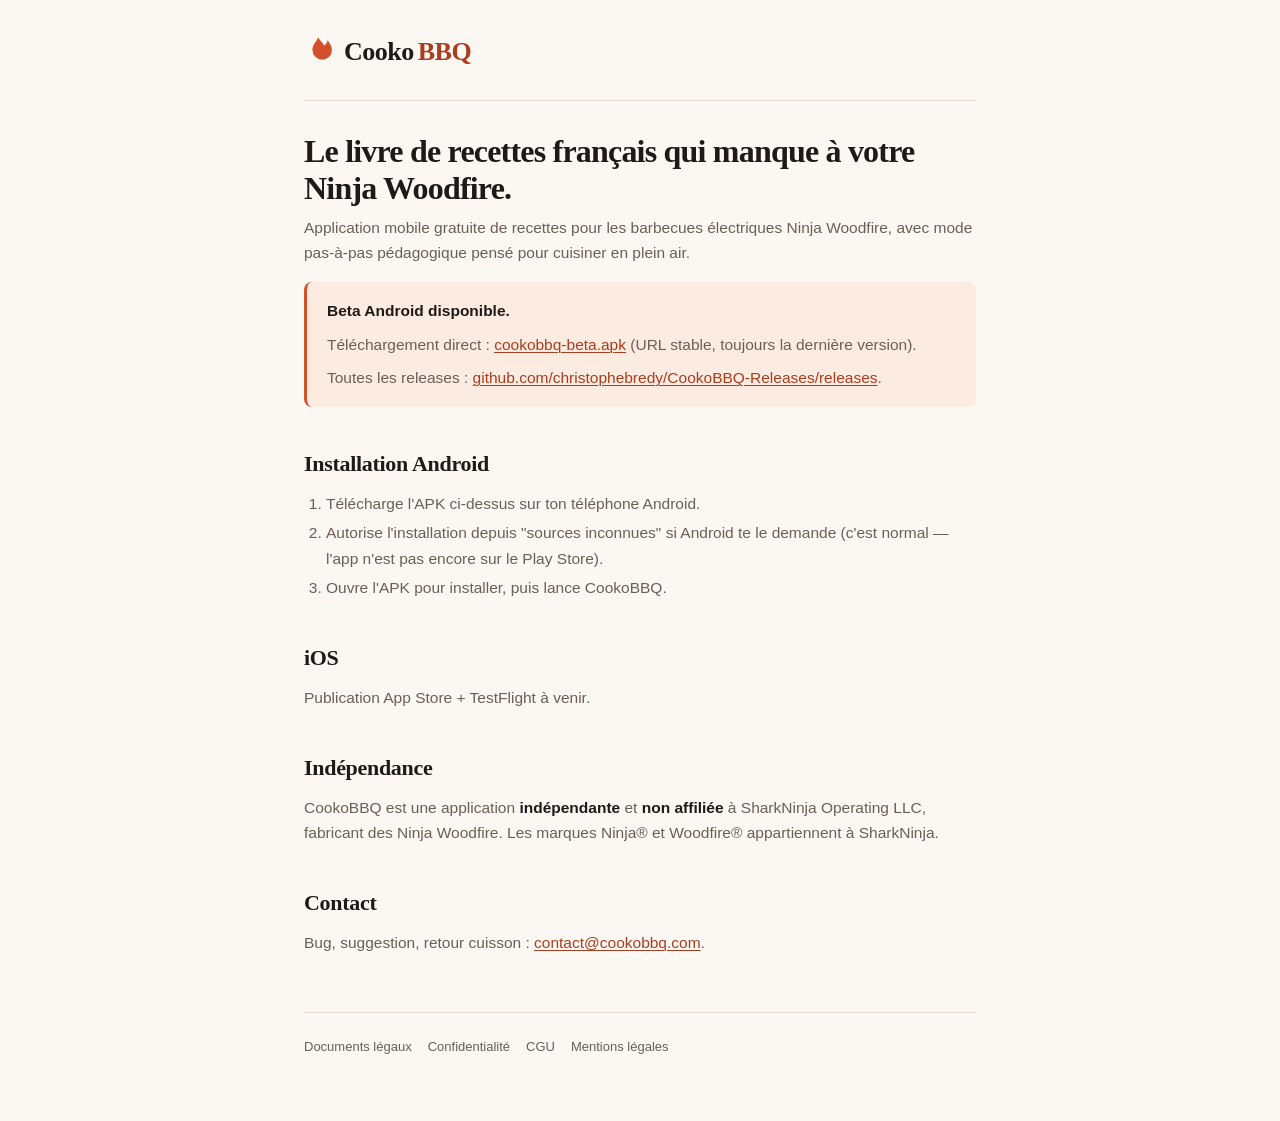
==== index.html @ 06308d63 "Ajout pages publiques : landing + 3 docs légaux (mentions, privacy, CGU) Setup GitHub Pages — distri" ====
<!DOCTYPE html>
<html lang="fr">
<head>
  <meta charset="UTF-8" />
  <meta name="viewport" content="width=device-width, initial-scale=1.0" />
  <meta name="robots" content="index, follow" />
  <title>CookoBBQ — distribution beta Android</title>
  <link rel="stylesheet" href="./style.css" />
</head>
<body>
  <div class="container">
    <header class="brand">
      <span class="brand-flame" aria-hidden="true"></span>
      <span class="brand-name">Cooko<span class="bbq">BBQ</span></span>
    </header>

    <h1>Le livre de recettes français qui manque à votre Ninja Woodfire.</h1>
    <p>
      Application mobile gratuite de recettes pour les barbecues
      électriques Ninja Woodfire, avec mode pas-à-pas pédagogique
      pensé pour cuisiner en plein air.
    </p>

    <div class="summary">
      <p><strong>Beta Android disponible.</strong></p>
      <p>
        Téléchargement direct :
        <a href="https://github.com/christophebredy/CookoBBQ-Releases/releases/latest/download/cookobbq-beta.apk">cookobbq-beta.apk</a>
        (URL stable, toujours la dernière version).
      </p>
      <p>
        Toutes les releases :
        <a href="https://github.com/christophebredy/CookoBBQ-Releases/releases">github.com/christophebredy/CookoBBQ-Releases/releases</a>.
      </p>
    </div>

    <h2>Installation Android</h2>
    <ol>
      <li>Télécharge l'APK ci-dessus sur ton téléphone Android.</li>
      <li>Autorise l'installation depuis "sources inconnues" si Android te le demande (c'est normal — l'app n'est pas encore sur le Play Store).</li>
      <li>Ouvre l'APK pour installer, puis lance CookoBBQ.</li>
    </ol>

    <h2>iOS</h2>
    <p>Publication App Store + TestFlight à venir.</p>

    <h2>Indépendance</h2>
    <p>
      CookoBBQ est une application <strong>indépendante</strong> et
      <strong>non affiliée</strong> à SharkNinja Operating LLC,
      fabricant des Ninja Woodfire. Les marques Ninja® et Woodfire®
      appartiennent à SharkNinja.
    </p>

    <h2>Contact</h2>
    <p>
      Bug, suggestion, retour cuisson :
      <a href="mailto:contact@cookobbq.com">contact@cookobbq.com</a>.
    </p>

    <div class="footer">
      <a href="./legal/">Documents légaux</a>
      <a href="./legal/privacy.html">Confidentialité</a>
      <a href="./legal/terms.html">CGU</a>
      <a href="./legal/mentions.html">Mentions légales</a>
    </div>
  </div>
</body>
</html>
---- style.css ----
/* CookoBBQ — style partagé pour les pages publiques (legal, landing). */

:root {
  --paper: #FBF7F2;
  --paper-2: #F2EBE1;
  --paper-3: #E6DDD0;
  --ink: #1F1A17;
  --ink-soft: #6B5F55;
  --ink-faint: #A89B8E;
  --braise: #D2502A;
  --braise-deep: #A93D1F;
  --braise-tint: #FCEBE0;
  --highlight: #F5D45B;
  --highlight-deep: #C99B17;
  --line: #DDD1C0;
  --warning: #D9A441;
}

* { box-sizing: border-box; }

html, body {
  margin: 0;
  padding: 0;
  background: var(--paper);
  color: var(--ink);
  font-family: -apple-system, BlinkMacSystemFont, "Segoe UI", Roboto, "Helvetica Neue", Arial, sans-serif;
  font-size: 16px;
  line-height: 1.55;
  -webkit-font-smoothing: antialiased;
  -moz-osx-font-smoothing: grayscale;
}

.container {
  max-width: 720px;
  margin: 0 auto;
  padding: 32px 24px 64px;
}

/* Header brand */
.brand {
  display: flex;
  align-items: center;
  gap: 12px;
  padding-bottom: 28px;
  border-bottom: 1px solid var(--paper-3);
  margin-bottom: 32px;
}

.brand-flame {
  display: inline-block;
  width: 28px;
  height: 32px;
  background: var(--braise);
  mask: url("data:image/svg+xml,%3Csvg xmlns='http://www.w3.org/2000/svg' viewBox='0 0 40 46'%3E%3Cpath d='M20 2c-2 6-8 10-8 18a14 14 0 0028 0c0-6-4-10-6-14-1 4-3 6-5 8-2-4-5-7-9-12z'/%3E%3C/svg%3E") center/contain no-repeat;
  -webkit-mask: url("data:image/svg+xml,%3Csvg xmlns='http://www.w3.org/2000/svg' viewBox='0 0 40 46'%3E%3Cpath d='M20 2c-2 6-8 10-8 18a14 14 0 0028 0c0-6-4-10-6-14-1 4-3 6-5 8-2-4-5-7-9-12z'/%3E%3C/svg%3E") center/contain no-repeat;
}

.brand-name {
  font-family: "Georgia", serif;
  font-size: 26px;
  font-weight: 600;
  letter-spacing: -0.5px;
  color: var(--ink);
}

.brand-name .bbq {
  color: var(--braise-deep);
  margin-left: 4px;
}

/* Headings */
h1 {
  font-family: "Georgia", serif;
  font-weight: 700;
  font-size: 32px;
  line-height: 1.15;
  letter-spacing: -0.8px;
  margin: 0 0 8px;
  color: var(--ink);
}

h2 {
  font-family: "Georgia", serif;
  font-weight: 700;
  font-size: 22px;
  letter-spacing: -0.3px;
  margin: 40px 0 10px;
  color: var(--ink);
}

h3 {
  font-size: 16px;
  font-weight: 600;
  margin: 24px 0 4px;
  color: var(--ink);
}

p, li {
  color: var(--ink-soft);
  font-size: 15.5px;
  line-height: 1.65;
}

p { margin: 0 0 14px; }

ul, ol {
  margin: 0 0 14px;
  padding-left: 22px;
}

li { margin-bottom: 4px; }

a {
  color: var(--braise-deep);
  text-decoration: underline;
  text-decoration-thickness: 1px;
  text-underline-offset: 2px;
}

a:hover { color: var(--braise); }

strong { color: var(--ink); font-weight: 600; }

code {
  background: var(--paper-2);
  padding: 2px 6px;
  border-radius: 4px;
  font-size: 14px;
  font-family: "SF Mono", "Cascadia Code", Menlo, Consolas, monospace;
  color: var(--ink);
}

/* Subtitle (date de mise à jour) */
.subtitle {
  font-size: 13px;
  color: var(--ink-faint);
  margin-top: -4px;
  margin-bottom: 24px;
}

/* Encart synthèse */
.summary {
  background: var(--braise-tint);
  border-left: 3px solid var(--braise);
  border-radius: 8px;
  padding: 16px 20px;
  margin: 16px 0 28px;
}

.summary p { margin-bottom: 8px; }
.summary p:last-child { margin-bottom: 0; }

/* Encart warning (limites responsabilité) */
.warning {
  background: rgba(217, 164, 65, 0.12);
  border-left: 3px solid var(--warning);
  border-radius: 8px;
  padding: 16px 20px;
  margin: 16px 0;
}

.warning strong { color: var(--ink); }

/* Footer */
.footer {
  margin-top: 56px;
  padding-top: 24px;
  border-top: 1px solid var(--paper-3);
  font-size: 13px;
  color: var(--ink-faint);
  display: flex;
  flex-wrap: wrap;
  gap: 16px;
}

.footer a {
  color: var(--ink-soft);
  text-decoration: none;
}

.footer a:hover {
  color: var(--braise-deep);
  text-decoration: underline;
}

/* Liste de docs (landing legal/) */
.doc-list {
  list-style: none;
  padding: 0;
  margin: 24px 0 0;
}

.doc-list li {
  margin-bottom: 12px;
}

.doc-list a {
  display: block;
  padding: 16px 20px;
  background: #fff;
  border: 1px solid var(--paper-3);
  border-radius: 12px;
  text-decoration: none;
  color: var(--ink);
  transition: border-color 0.15s ease;
}

.doc-list a:hover {
  border-color: var(--braise);
}

.doc-list .doc-title {
  font-weight: 600;
  font-size: 16px;
  margin-bottom: 2px;
}

.doc-list .doc-desc {
  font-size: 13.5px;
  color: var(--ink-soft);
}

@media (max-width: 480px) {
  .container { padding: 20px 18px 48px; }
  h1 { font-size: 26px; }
  h2 { font-size: 19px; }
}
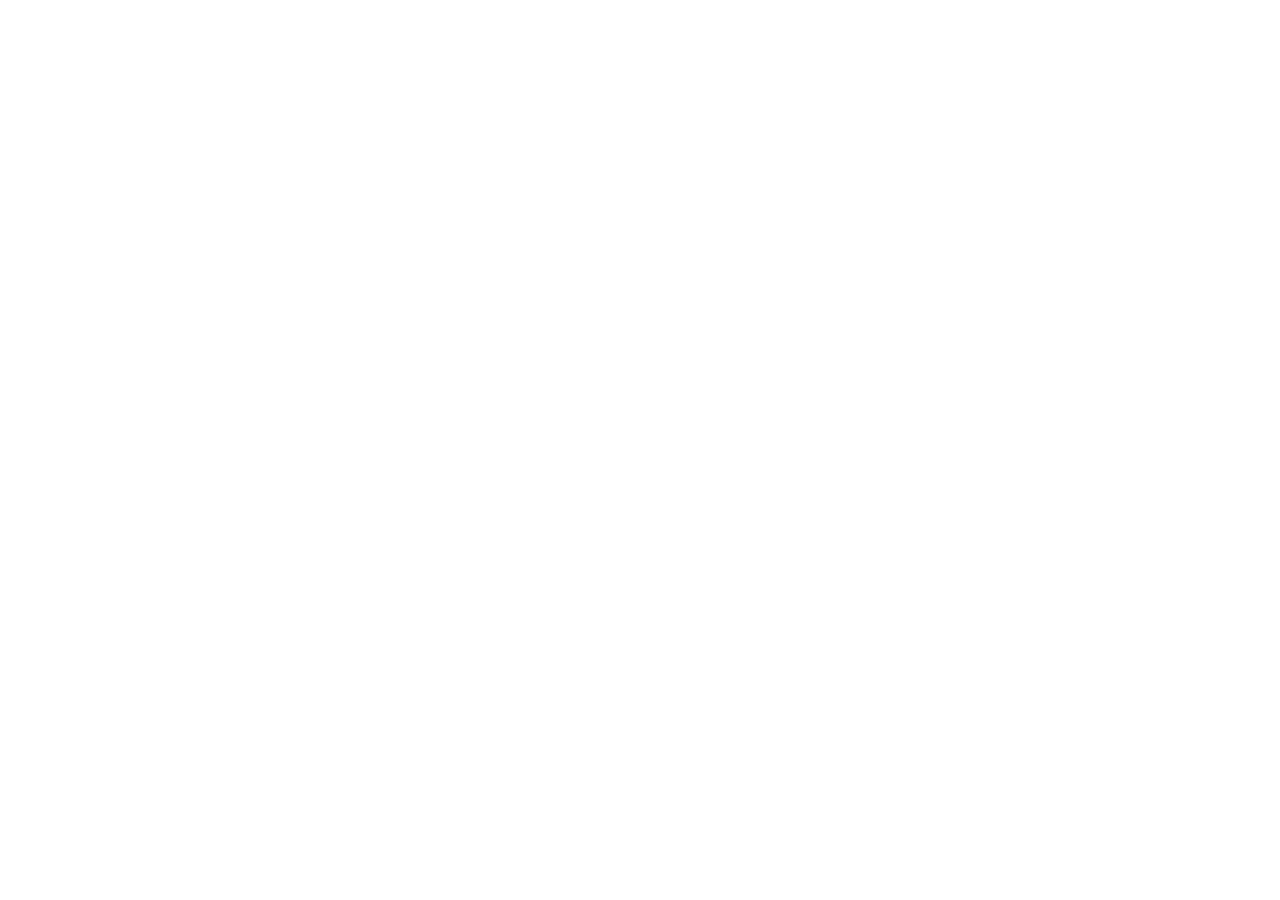
==== commit 62793ff9: "Cleanup : migration des pages auth + legal vers cookobbq.com (Vercel) Tout le contenu HTML / CSS qui" ====
--- a/index.html
+++ b/index.html
@@ -3,67 +3,32 @@
 <head>
   <meta charset="UTF-8" />
   <meta name="viewport" content="width=device-width, initial-scale=1.0" />
-  <meta name="robots" content="index, follow" />
-  <title>CookoBBQ — distribution beta Android</title>
-  <link rel="stylesheet" href="./style.css" />
+  <meta http-equiv="refresh" content="0; url=https://cookobbq.com/" />
+  <title>CookoBBQ — redirection vers cookobbq.com</title>
+  <script>
+    // Préserve query string + hash au cas où — anciens liens partagés
+    // pourraient avoir des paramètres significatifs.
+    window.location.replace(
+      'https://cookobbq.com/' + window.location.search + window.location.hash
+    );
+  </script>
+  <style>
+    body {
+      font-family: system-ui, -apple-system, "Segoe UI", sans-serif;
+      padding: 40px 24px;
+      max-width: 560px;
+      margin: 0 auto;
+      color: #1F1A17;
+      line-height: 1.5;
+    }
+    a { color: #D2502A; }
+    h1 { margin-bottom: 8px; }
+    .small { color: #6B5F55; font-size: 14px; }
+  </style>
 </head>
 <body>
-  <div class="container">
-    <header class="brand">
-      <span class="brand-flame" aria-hidden="true"></span>
-      <span class="brand-name">Cooko<span class="bbq">BBQ</span></span>
-    </header>
-
-    <h1>Le livre de recettes français qui manque à votre Ninja Woodfire.</h1>
-    <p>
-      Application mobile gratuite de recettes pour les barbecues
-      électriques Ninja Woodfire, avec mode pas-à-pas pédagogique
-      pensé pour cuisiner en plein air.
-    </p>
-
-    <div class="summary">
-      <p><strong>Beta Android disponible.</strong></p>
-      <p>
-        Téléchargement direct :
-        <a href="https://github.com/christophebredy/CookoBBQ-Releases/releases/latest/download/cookobbq-beta.apk">cookobbq-beta.apk</a>
-        (URL stable, toujours la dernière version).
-      </p>
-      <p>
-        Toutes les releases :
-        <a href="https://github.com/christophebredy/CookoBBQ-Releases/releases">github.com/christophebredy/CookoBBQ-Releases/releases</a>.
-      </p>
-    </div>
-
-    <h2>Installation Android</h2>
-    <ol>
-      <li>Télécharge l'APK ci-dessus sur ton téléphone Android.</li>
-      <li>Autorise l'installation depuis "sources inconnues" si Android te le demande (c'est normal — l'app n'est pas encore sur le Play Store).</li>
-      <li>Ouvre l'APK pour installer, puis lance CookoBBQ.</li>
-    </ol>
-
-    <h2>iOS</h2>
-    <p>Publication App Store + TestFlight à venir.</p>
-
-    <h2>Indépendance</h2>
-    <p>
-      CookoBBQ est une application <strong>indépendante</strong> et
-      <strong>non affiliée</strong> à SharkNinja Operating LLC,
-      fabricant des Ninja Woodfire. Les marques Ninja® et Woodfire®
-      appartiennent à SharkNinja.
-    </p>
-
-    <h2>Contact</h2>
-    <p>
-      Bug, suggestion, retour cuisson :
-      <a href="mailto:contact@cookobbq.com">contact@cookobbq.com</a>.
-    </p>
-
-    <div class="footer">
-      <a href="./legal/">Documents légaux</a>
-      <a href="./legal/privacy.html">Confidentialité</a>
-      <a href="./legal/terms.html">CGU</a>
-      <a href="./legal/mentions.html">Mentions légales</a>
-    </div>
-  </div>
+  <h1>CookoBBQ</h1>
+  <p>Cette page est désormais hébergée sur <a href="https://cookobbq.com">cookobbq.com</a>.</p>
+  <p class="small">Redirection en cours… Si rien ne se passe, <a href="https://cookobbq.com">clique ici</a>.</p>
 </body>
 </html>
